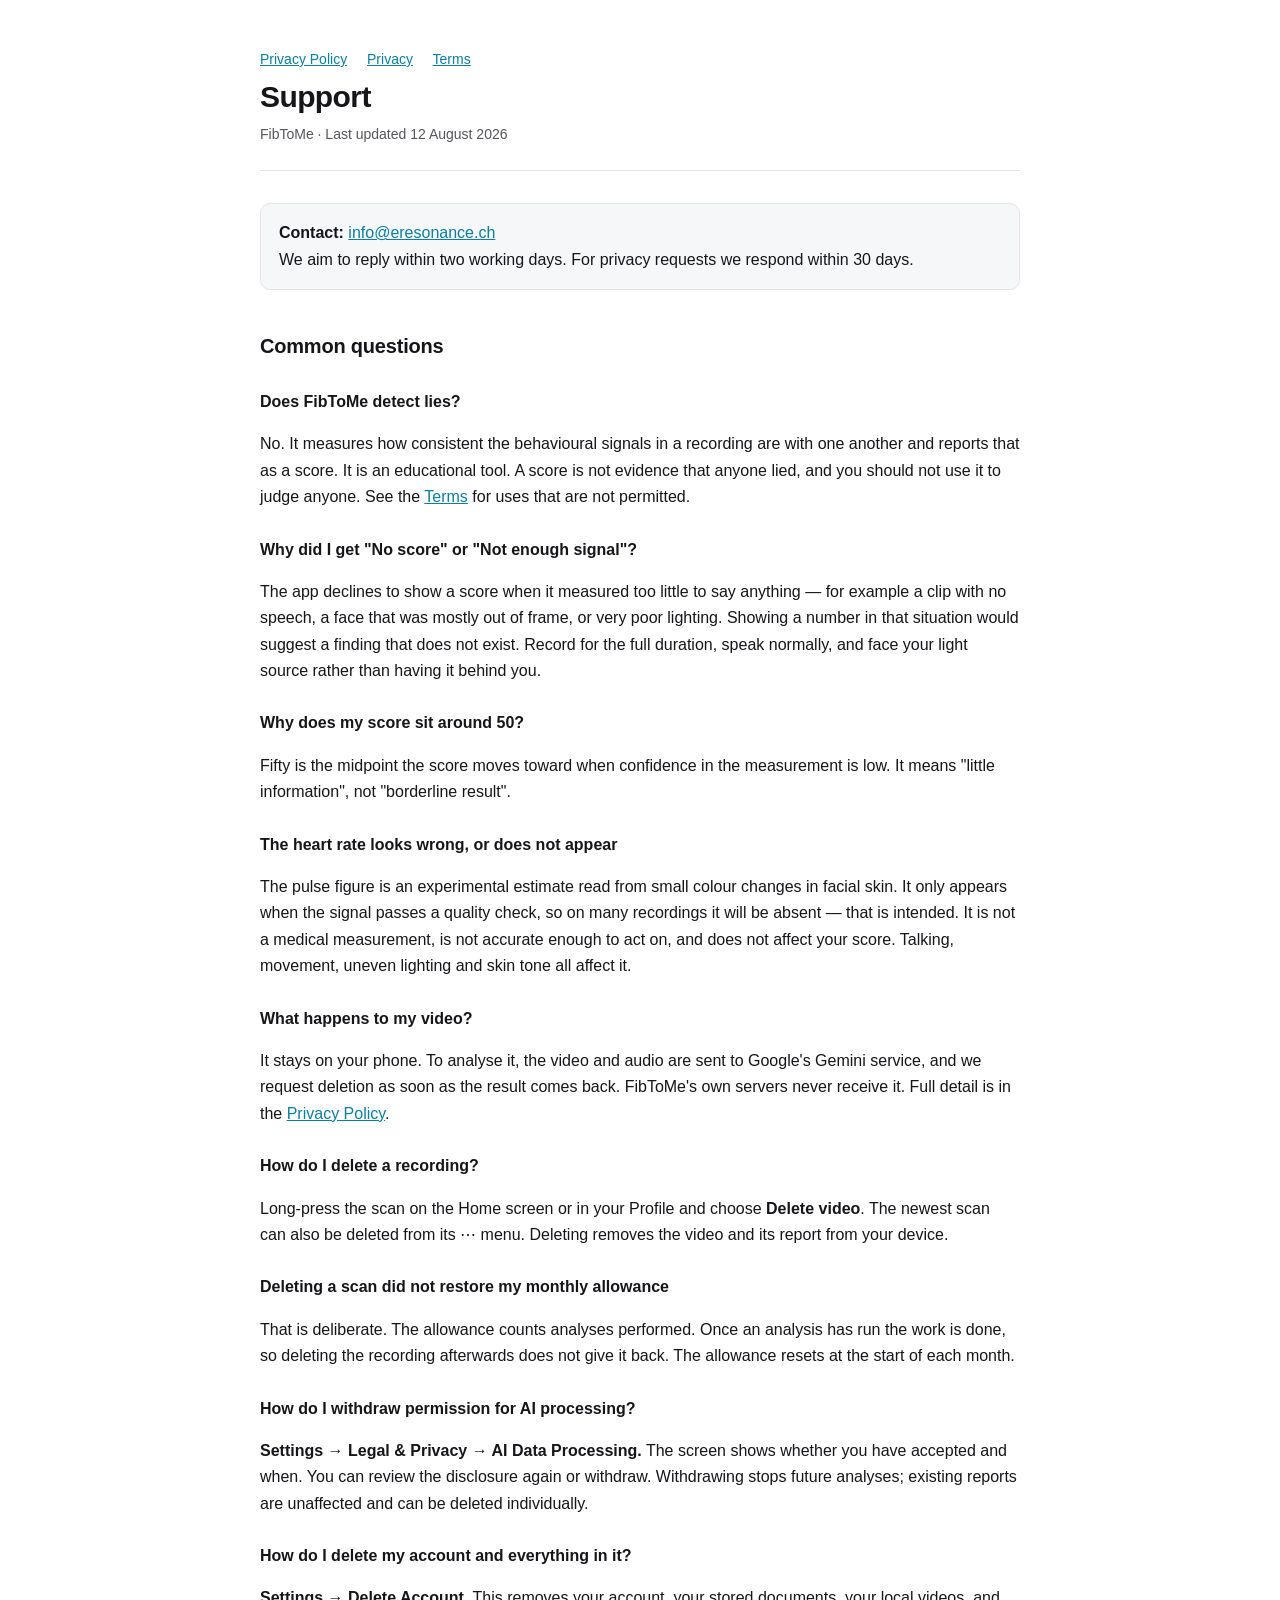
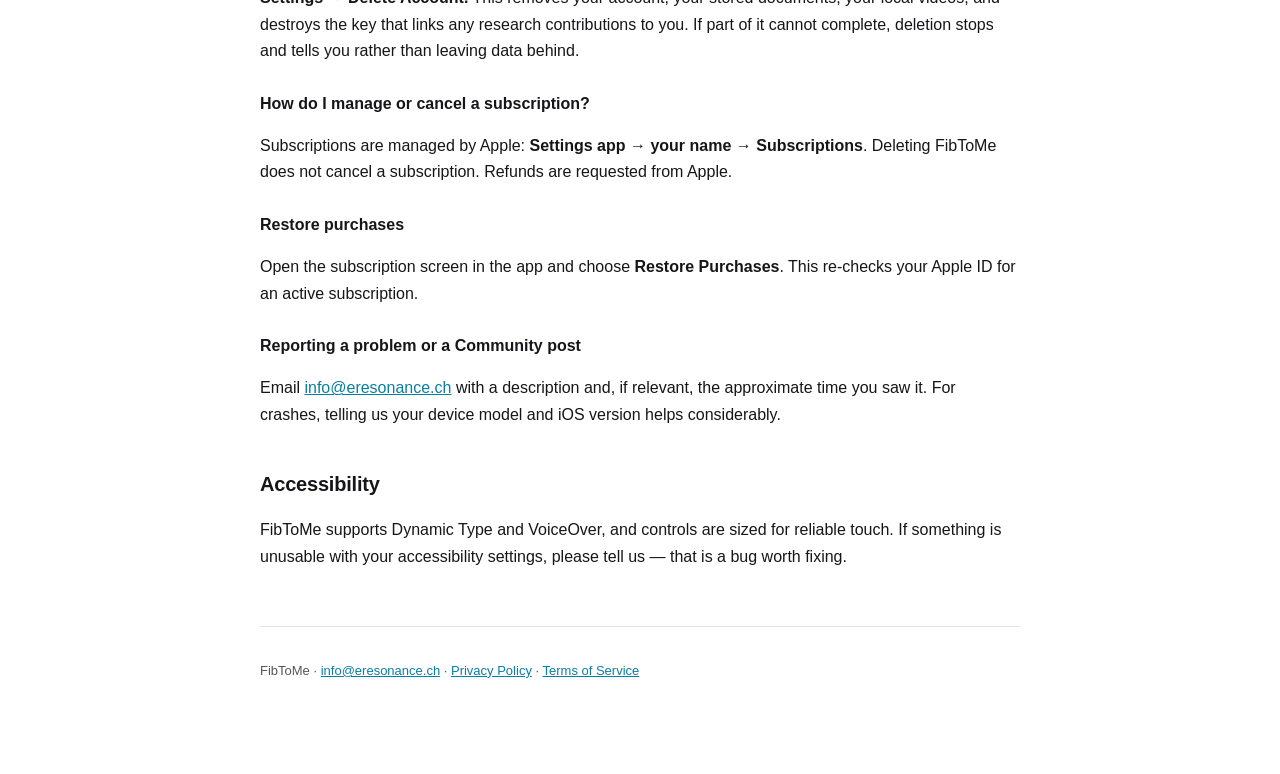
==== support.html @ 4f95b755 "Privacy Policy, Terms of Service and Support pages for FibToMe Replaces the fibtome.app URLs referen" ====
<!doctype html>
<html lang="en">
<head>
<meta charset="utf-8">
<meta name="viewport" content="width=device-width, initial-scale=1">
<title>Support — FibToMe</title>
<link rel="stylesheet" href="style.css">
</head>
<body>
<div class="wrap">

<header>
  <nav class="top">
    <a href="index.html">Privacy Policy</a>
    <a href="index.html">Privacy</a>
    <a href="terms.html">Terms</a>
  </nav>
  <h1>Support</h1>
  <p class="sub">FibToMe · Last updated 12 August 2026</p>
</header>

<div class="card">
  <p><strong>Contact:</strong> <a href="mailto:info@eresonance.ch">info@eresonance.ch</a><br>
  We aim to reply within two working days. For privacy requests we respond within 30 days.</p>
</div>

<h2>Common questions</h2>

<h3>Does FibToMe detect lies?</h3>
<p>No. It measures how consistent the behavioural signals in a recording are with one another and reports that as a score. It is an educational tool. A score is not evidence that anyone lied, and you should not use it to judge anyone. See the <a href="terms.html">Terms</a> for uses that are not permitted.</p>

<h3>Why did I get "No score" or "Not enough signal"?</h3>
<p>The app declines to show a score when it measured too little to say anything — for example a clip with no speech, a face that was mostly out of frame, or very poor lighting. Showing a number in that situation would suggest a finding that does not exist. Record for the full duration, speak normally, and face your light source rather than having it behind you.</p>

<h3>Why does my score sit around 50?</h3>
<p>Fifty is the midpoint the score moves toward when confidence in the measurement is low. It means "little information", not "borderline result".</p>

<h3>The heart rate looks wrong, or does not appear</h3>
<p>The pulse figure is an experimental estimate read from small colour changes in facial skin. It only appears when the signal passes a quality check, so on many recordings it will be absent — that is intended. It is not a medical measurement, is not accurate enough to act on, and does not affect your score. Talking, movement, uneven lighting and skin tone all affect it.</p>

<h3>What happens to my video?</h3>
<p>It stays on your phone. To analyse it, the video and audio are sent to Google's Gemini service, and we request deletion as soon as the result comes back. FibToMe's own servers never receive it. Full detail is in the <a href="index.html">Privacy Policy</a>.</p>

<h3>How do I delete a recording?</h3>
<p>Long-press the scan on the Home screen or in your Profile and choose <strong>Delete video</strong>. The newest scan can also be deleted from its ⋯ menu. Deleting removes the video and its report from your device.</p>

<h3>Deleting a scan did not restore my monthly allowance</h3>
<p>That is deliberate. The allowance counts analyses performed. Once an analysis has run the work is done, so deleting the recording afterwards does not give it back. The allowance resets at the start of each month.</p>

<h3>How do I withdraw permission for AI processing?</h3>
<p><strong>Settings → Legal &amp; Privacy → AI Data Processing.</strong> The screen shows whether you have accepted and when. You can review the disclosure again or withdraw. Withdrawing stops future analyses; existing reports are unaffected and can be deleted individually.</p>

<h3>How do I delete my account and everything in it?</h3>
<p><strong>Settings → Delete Account.</strong> This removes your account, your stored documents, your local videos, and destroys the key that links any research contributions to you. If part of it cannot complete, deletion stops and tells you rather than leaving data behind.</p>

<h3>How do I manage or cancel a subscription?</h3>
<p>Subscriptions are managed by Apple: <strong>Settings app → your name → Subscriptions</strong>. Deleting FibToMe does not cancel a subscription. Refunds are requested from Apple.</p>

<h3>Restore purchases</h3>
<p>Open the subscription screen in the app and choose <strong>Restore Purchases</strong>. This re-checks your Apple ID for an active subscription.</p>

<h3>Reporting a problem or a Community post</h3>
<p>Email <a href="mailto:info@eresonance.ch">info@eresonance.ch</a> with a description and, if relevant, the approximate time you saw it. For crashes, telling us your device model and iOS version helps considerably.</p>

<h2>Accessibility</h2>
<p>FibToMe supports Dynamic Type and VoiceOver, and controls are sized for reliable touch. If something is unusable with your accessibility settings, please tell us — that is a bug worth fixing.</p>

<footer>
  <p>FibToMe · <a href="mailto:info@eresonance.ch">info@eresonance.ch</a> · <a href="index.html">Privacy Policy</a> · <a href="terms.html">Terms of Service</a></p>
</footer>

</div>
</body>
</html>
---- style.css ----
/* FibToMe legal pages — shared styles.
   Self-contained: no external fonts, no CDN, no trackers.
   A privacy policy that loads third-party resources is a bad look. */

:root {
  --bg: #ffffff;
  --fg: #16161a;
  --muted: #55555c;
  --rule: #e4e4e8;
  --accent: #0a7ea4;
  --card: #f6f7f9;
}

@media (prefers-color-scheme: dark) {
  :root {
    --bg: #101014;
    --fg: #f2f2f5;
    --muted: #adadb6;
    --rule: #2a2a31;
    --accent: #4cc9f0;
    --card: #1a1a21;
  }
}

* { box-sizing: border-box; }

body {
  margin: 0;
  padding: 0 20px 80px;
  background: var(--bg);
  color: var(--fg);
  font: 16px/1.65 -apple-system, BlinkMacSystemFont, "Segoe UI", Roboto, Helvetica, Arial, sans-serif;
  -webkit-text-size-adjust: 100%;
}

.wrap { max-width: 760px; margin: 0 auto; }

header {
  padding: 48px 0 24px;
  border-bottom: 1px solid var(--rule);
  margin-bottom: 32px;
}

h1 { font-size: 30px; line-height: 1.2; margin: 0 0 8px; letter-spacing: -0.02em; }
h2 { font-size: 20px; margin: 40px 0 12px; letter-spacing: -0.01em; }
h3 { font-size: 16px; margin: 26px 0 8px; }

.sub { color: var(--muted); font-size: 14px; margin: 0; }

a { color: var(--accent); }

ul, ol { padding-left: 22px; }
li { margin: 6px 0; }

table {
  width: 100%;
  border-collapse: collapse;
  margin: 16px 0;
  font-size: 14px;
  display: block;
  overflow-x: auto;
}
th, td {
  text-align: left;
  padding: 10px 12px;
  border-bottom: 1px solid var(--rule);
  vertical-align: top;
}
th { font-weight: 600; white-space: nowrap; }

.card {
  background: var(--card);
  border: 1px solid var(--rule);
  border-radius: 10px;
  padding: 16px 18px;
  margin: 20px 0;
}

.card p:first-child { margin-top: 0; }
.card p:last-child { margin-bottom: 0; }

nav.top { margin-bottom: 8px; font-size: 14px; }
nav.top a { margin-right: 16px; }

footer {
  margin-top: 56px;
  padding-top: 20px;
  border-top: 1px solid var(--rule);
  color: var(--muted);
  font-size: 13px;
}

code {
  background: var(--card);
  border: 1px solid var(--rule);
  border-radius: 4px;
  padding: 1px 5px;
  font-size: 13px;
}
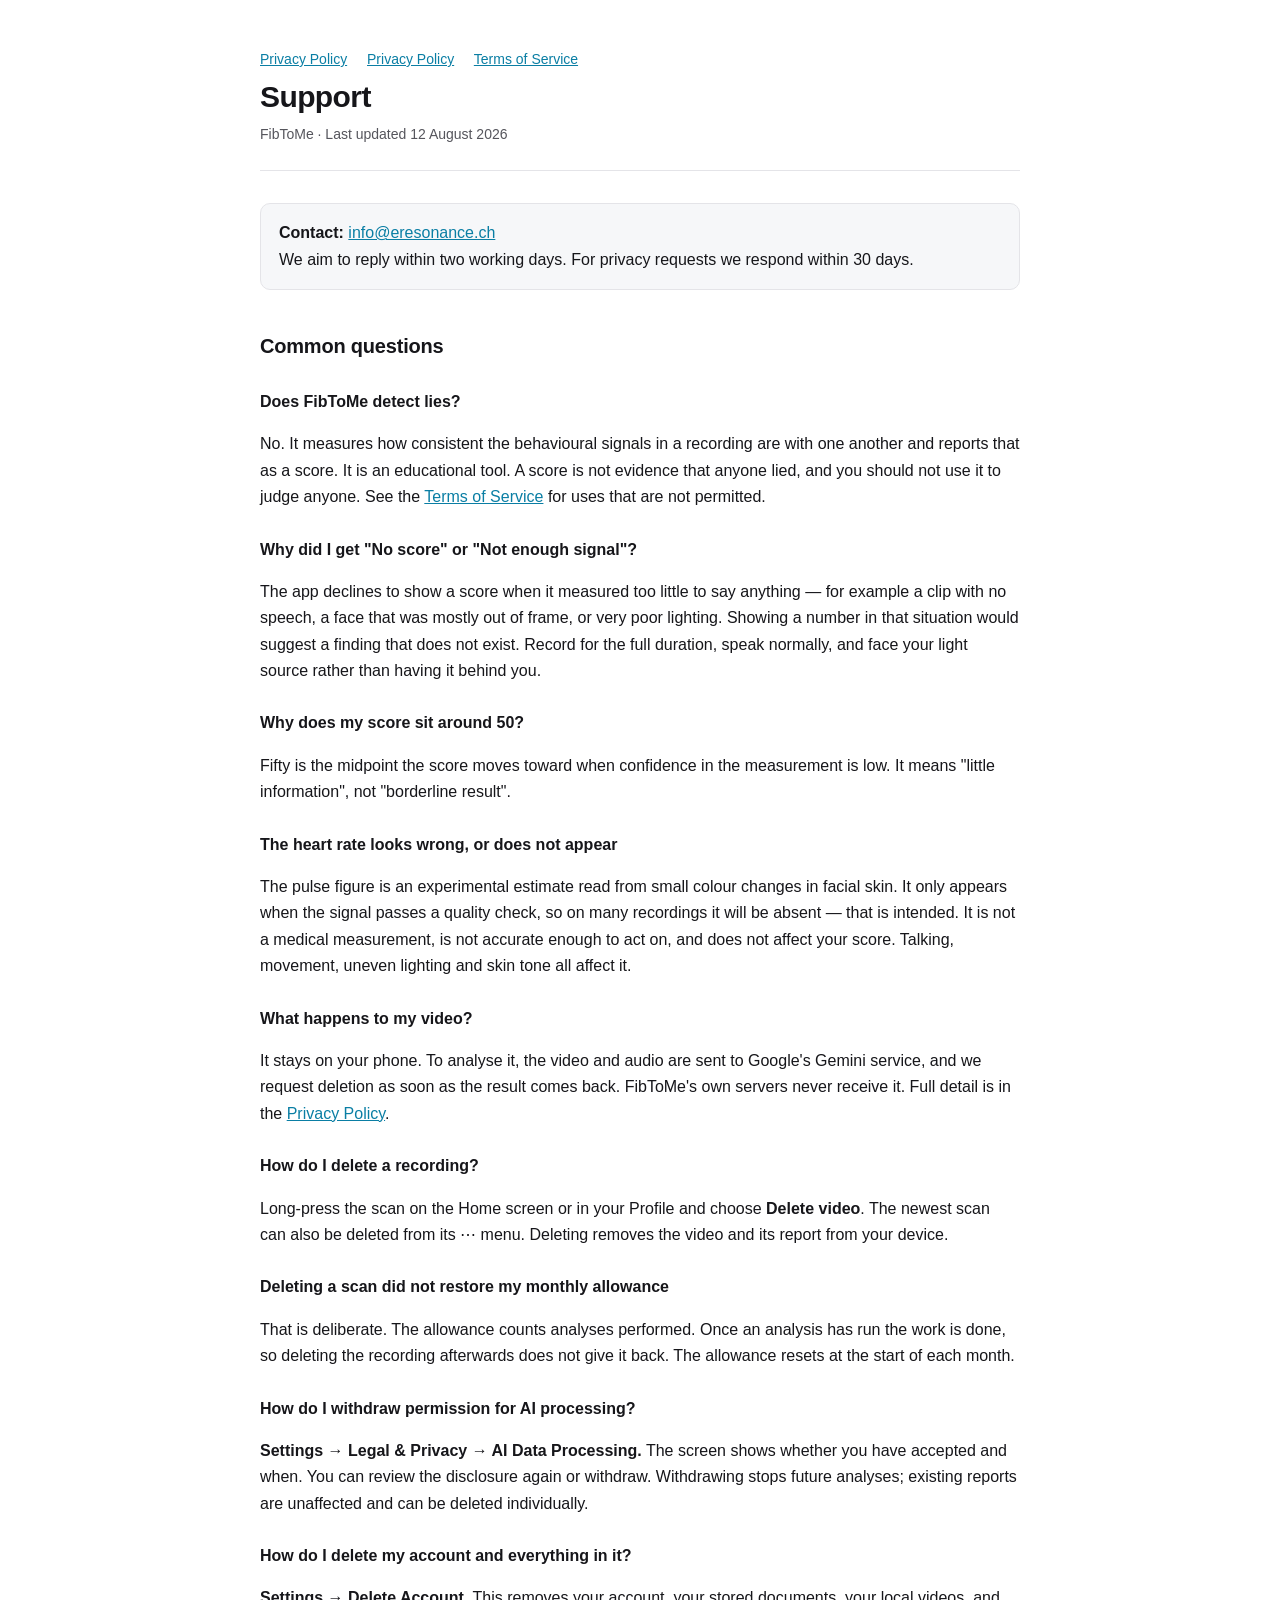
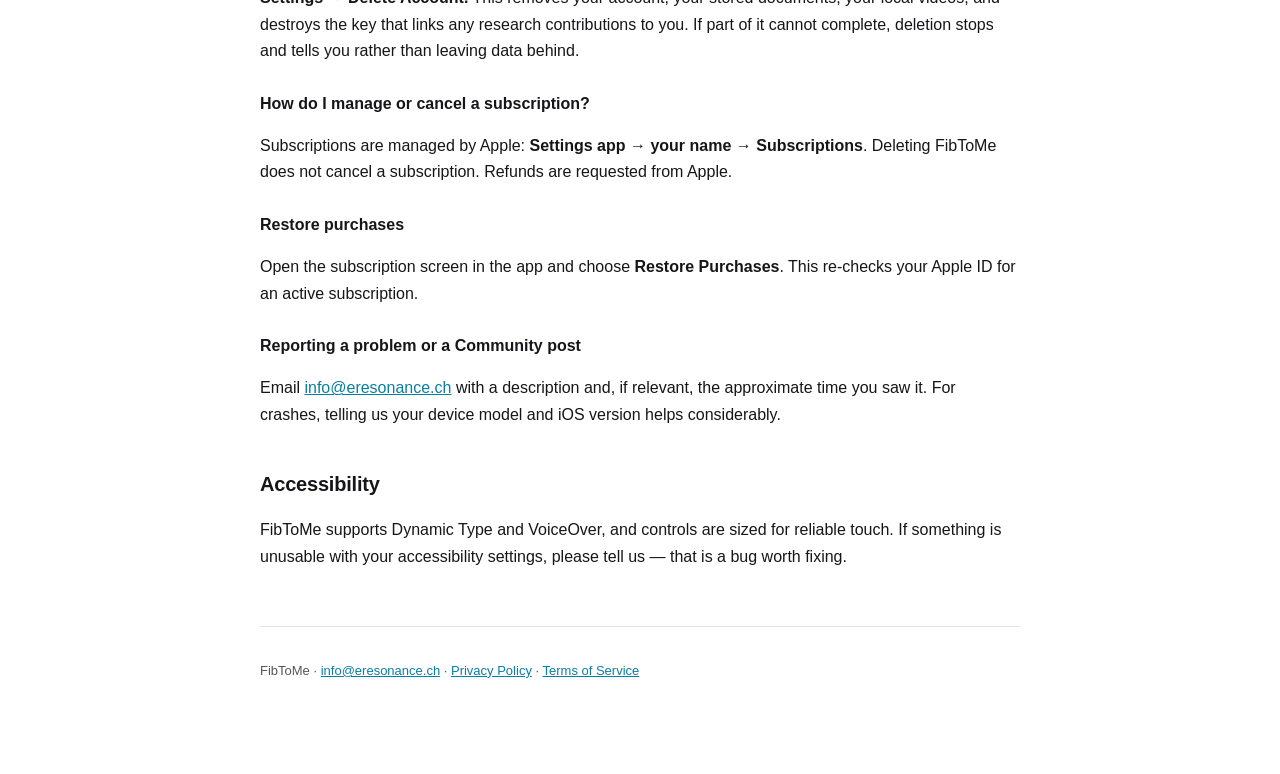
==== commit 8d13ad2b: "Use full document names in navigation links The nav abbreviated to Terms and Privacy on terms.html a" ====
--- a/support.html
+++ b/support.html
@@ -12,8 +12,8 @@
 <header>
   <nav class="top">
     <a href="index.html">Privacy Policy</a>
-    <a href="index.html">Privacy</a>
-    <a href="terms.html">Terms</a>
+    <a href="index.html">Privacy Policy</a>
+    <a href="terms.html">Terms of Service</a>
   </nav>
   <h1>Support</h1>
   <p class="sub">FibToMe · Last updated 12 August 2026</p>
@@ -27,7 +27,7 @@
 <h2>Common questions</h2>
 
 <h3>Does FibToMe detect lies?</h3>
-<p>No. It measures how consistent the behavioural signals in a recording are with one another and reports that as a score. It is an educational tool. A score is not evidence that anyone lied, and you should not use it to judge anyone. See the <a href="terms.html">Terms</a> for uses that are not permitted.</p>
+<p>No. It measures how consistent the behavioural signals in a recording are with one another and reports that as a score. It is an educational tool. A score is not evidence that anyone lied, and you should not use it to judge anyone. See the <a href="terms.html">Terms of Service</a> for uses that are not permitted.</p>
 
 <h3>Why did I get "No score" or "Not enough signal"?</h3>
 <p>The app declines to show a score when it measured too little to say anything — for example a clip with no speech, a face that was mostly out of frame, or very poor lighting. Showing a number in that situation would suggest a finding that does not exist. Record for the full duration, speak normally, and face your light source rather than having it behind you.</p>
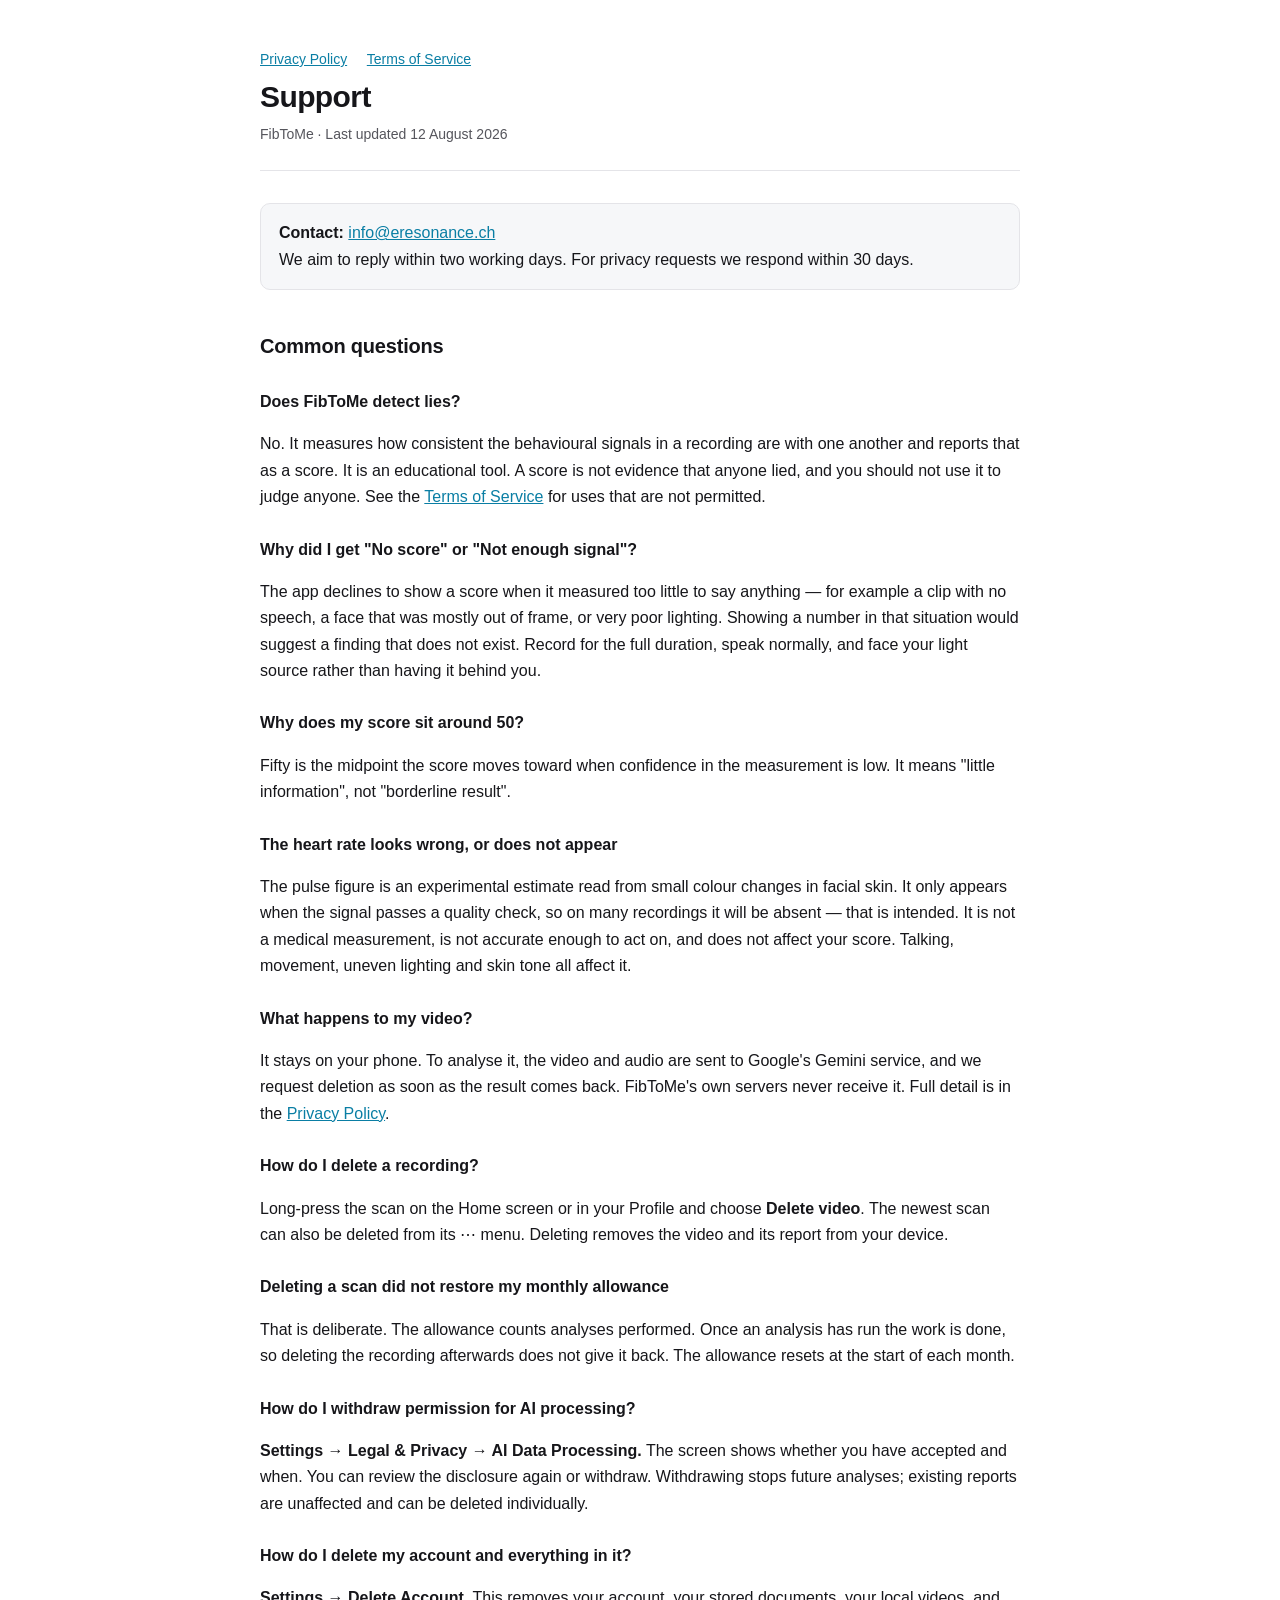
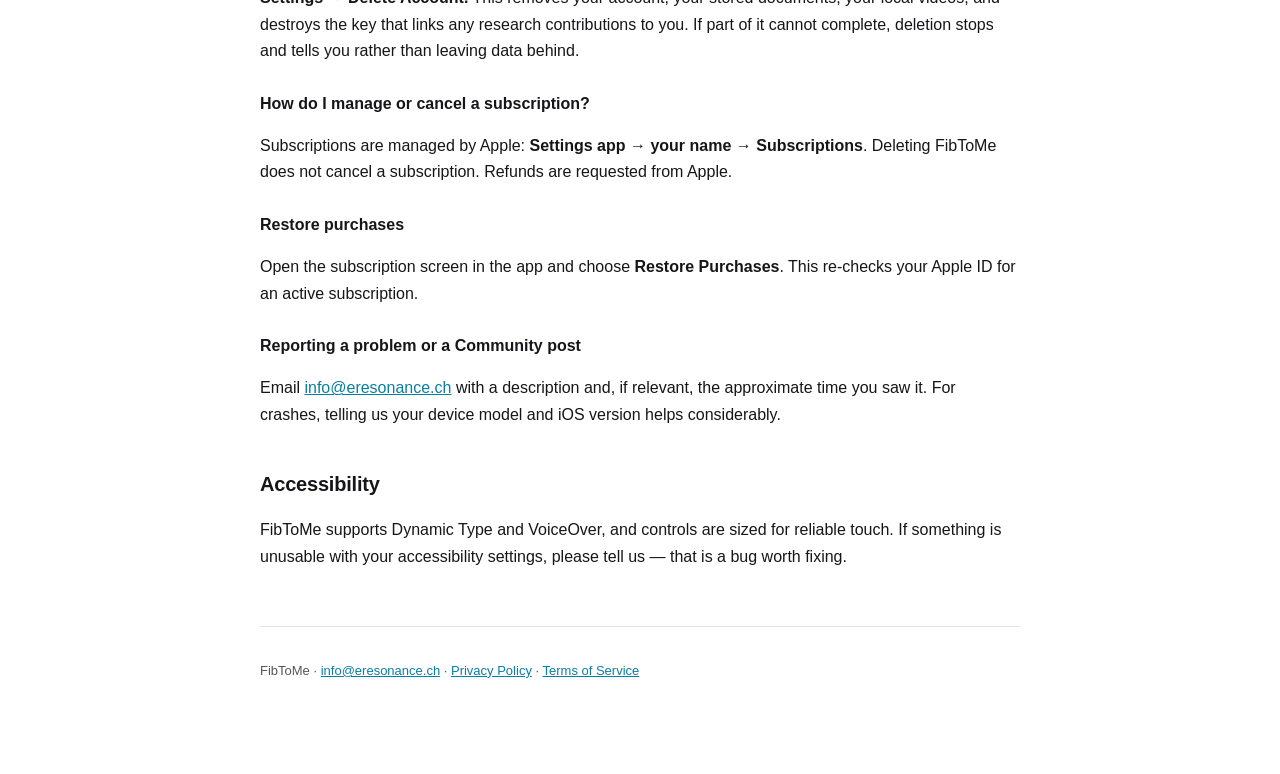
==== commit 1ddc4dda: "Remove duplicate Privacy Policy link from nav The nav on terms.html and support.html linked index.ht" ====
--- a/support.html
+++ b/support.html
@@ -11,7 +11,6 @@
 
 <header>
   <nav class="top">
-    <a href="index.html">Privacy Policy</a>
     <a href="index.html">Privacy Policy</a>
     <a href="terms.html">Terms of Service</a>
   </nav>
